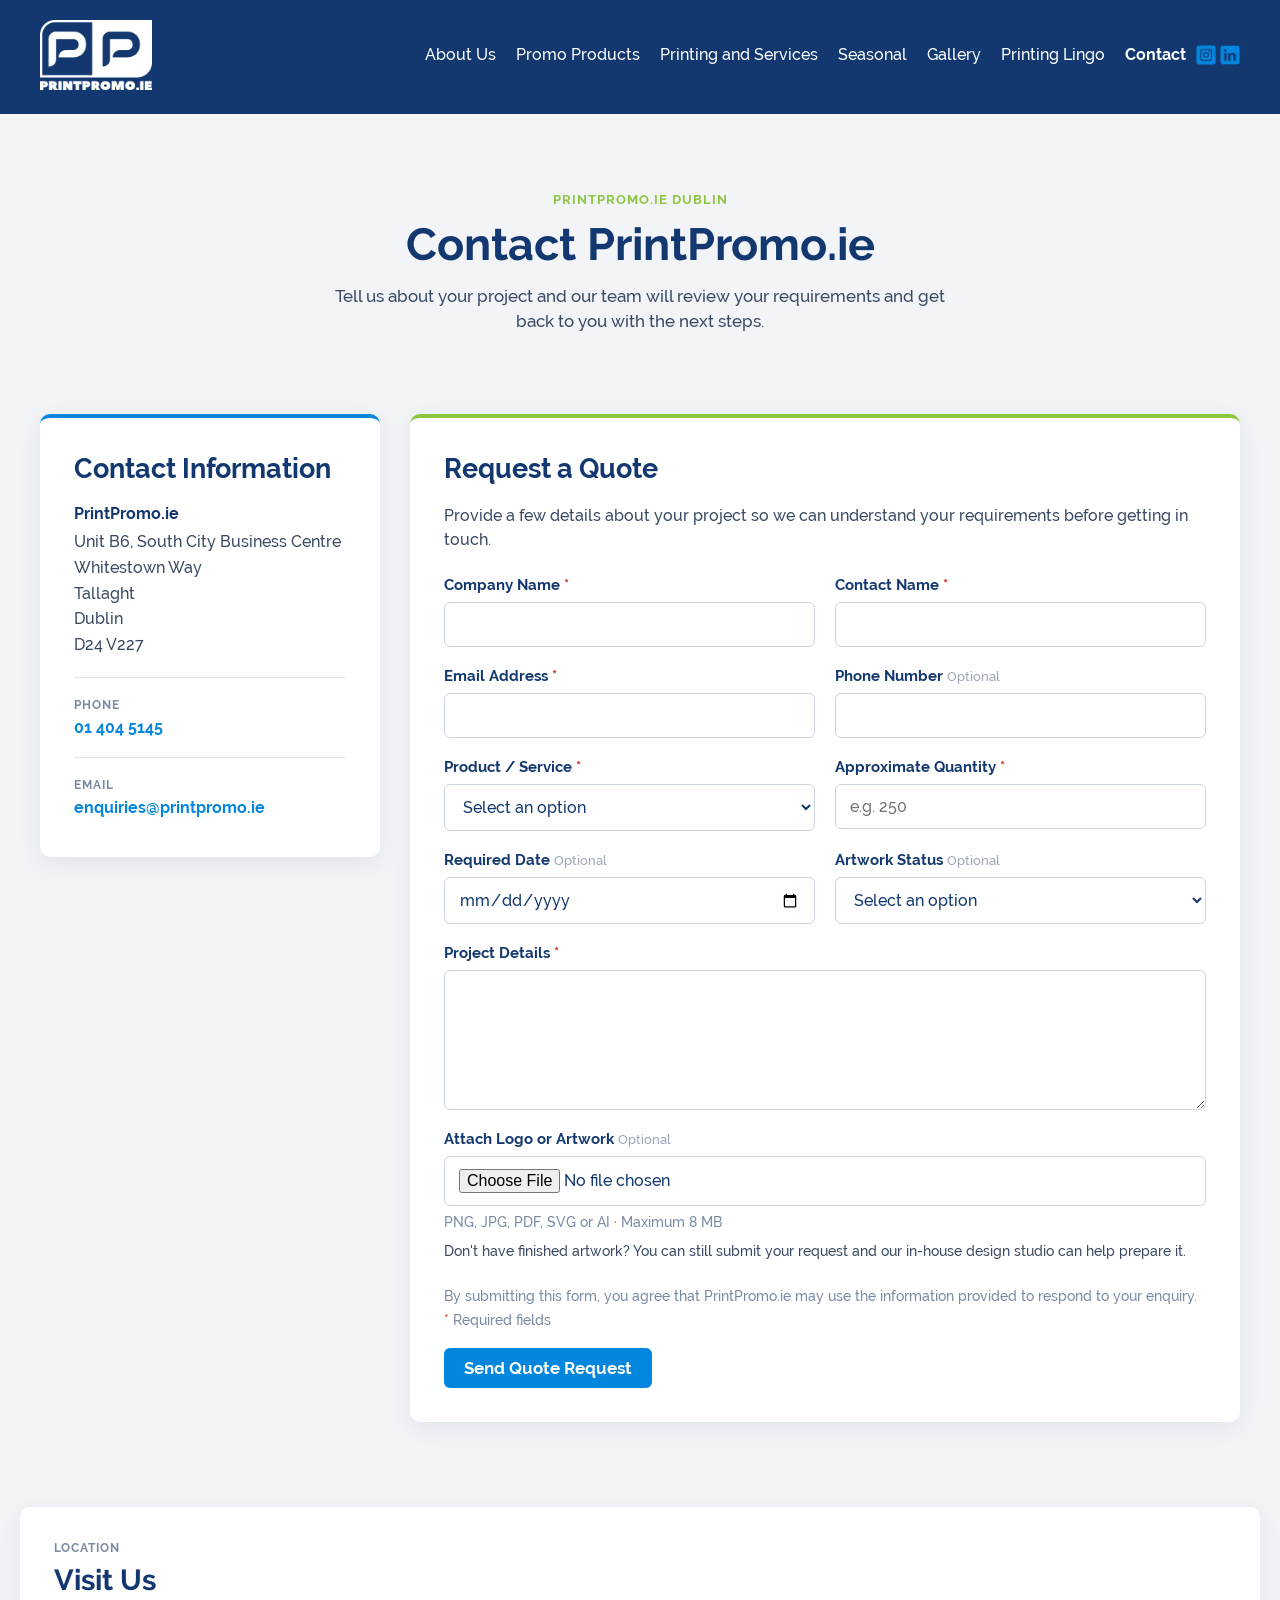
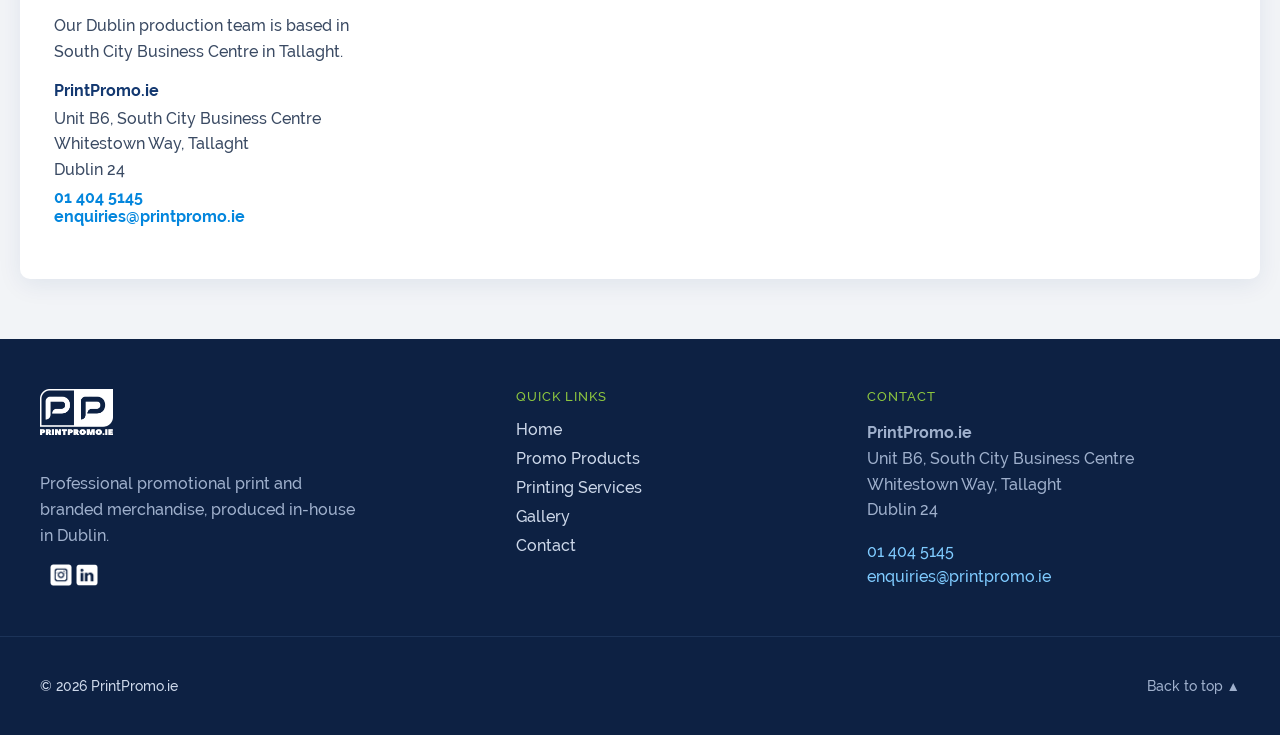
==== contact.html @ 1f8f0b0d "Initial secure website baseline" ====
<!DOCTYPE html>
<html lang="en">
<head>
    <meta charset="UTF-8">
    <meta name="viewport" content="width=device-width, initial-scale=1.0">
    <meta name="description" content="Contact PrintPromo.ie in Tallaght, Dublin. Request a quote for promotional products, branded merchandise, large format printing, vehicle wraps and signage. In-house print department, fast turnaround.">
    <title>Contact & Request a Quote | PrintPromo.ie Dublin</title>
    <link rel="canonical" href="https://www.printpromo.ie/contact.html">

    <!-- Open Graph -->
    <meta property="og:type" content="website">
    <meta property="og:title" content="Contact & Request a Quote | PrintPromo.ie Dublin">
    <meta property="og:description" content="Tell us about your project and our team will get back to you with the next steps. Promotional print produced in Dublin.">
    <meta property="og:url" content="https://www.printpromo.ie/contact.html">
    <meta property="og:image" content="https://www.printpromo.ie/images/logo.png">

    <link rel="stylesheet" href="styles.css?v=20260623-1">
    <link rel="stylesheet" href="contact.css?v=1">
</head>
<body>
    <!-- HEADER -->
    <header class="header">
        <a href="index.html"><img src="images/logo.png" alt="PrintPromo.ie Logo" class="logo"></a>
        <nav class="navbar">
            <button class="close-menu" aria-label="Close navigation">&times;</button>
            <a href="index.html#about-us">About Us</a>
            <a href="index.html#promoproducts">Promo Products</a>
            <a href="index.html#printingservices">Printing and Services</a>
            <a href="index.html#seasonal">Seasonal</a>
            <a href="index.html#gallery">Gallery</a>
            <a href="index.html#glossary">Printing Lingo</a>
            <a href="contact.html" class="current">Contact</a>
            <div class="social-icons">
                <a href="https://www.instagram.com/printpromo.ie/" target="_blank" rel="noopener"><img src="images/ig.png" alt="Instagram"></a>
                <a href="https://www.linkedin.com/company/printpromo-ie/" target="_blank" rel="noopener"><img src="images/li.png" alt="LinkedIn"></a>
            </div>
        </nav>
        <button class="menu-toggle" aria-label="Toggle navigation">&#9776;</button>
    </header>

    <!-- CONTACT INTRO -->
    <section class="contact-hero">
        <div class="container">
            <span class="contact-eyebrow">PRINTPROMO.IE DUBLIN</span>
            <h1>Contact PrintPromo.ie</h1>
            <p class="contact-sub">Tell us about your project and our team will review your requirements and get back to you with the next steps.</p>
        </div>
    </section>

    <!-- CONTACT BODY -->
    <section class="contact-body">
        <div class="container contact-grid">

            <!-- LEFT: CONTACT INFO -->
            <aside class="contact-info-card">
                <h2>Contact Information</h2>
                <div class="info-block">
                    <strong>PrintPromo.ie</strong>
                    <p>Unit B6, South City Business Centre<br>
                       Whitestown Way<br>
                       Tallaght<br>
                       Dublin<br>
                       D24 V227</p>
                </div>
                <div class="info-divider"></div>
                <div class="info-block">
                    <span class="info-label">PHONE</span>
                    <a href="tel:+35314045145" class="info-link">01 404 5145</a>
                </div>
                <div class="info-divider"></div>
                <div class="info-block">
                    <span class="info-label">EMAIL</span>
                    <a href="mailto:enquiries@printpromo.ie" class="info-link">enquiries@printpromo.ie</a>
                </div>
            </aside>

            <!-- RIGHT: QUOTE FORM -->
            <div class="quote-card">
                <h2>Request a Quote</h2>
                <p class="quote-intro">Provide a few details about your project so we can understand your requirements before getting in touch.</p>

                <form id="quoteForm" action="save_contact.php" method="POST" enctype="multipart/form-data" novalidate>

                    <!-- Honeypot anti-spam: hidden from humans, bots fill it -->
                    <div class="hp-field" aria-hidden="true">
                        <label for="website">Website</label>
                        <input type="text" id="website" name="website" tabindex="-1" autocomplete="off">
                    </div>

                    <div class="form-row">
                        <div class="form-field">
                            <label for="company">Company Name <span class="req">*</span></label>
                            <input type="text" id="company" name="company" required>
                        </div>
                        <div class="form-field">
                            <label for="contact_name">Contact Name <span class="req">*</span></label>
                            <input type="text" id="contact_name" name="contact_name" required>
                        </div>
                    </div>

                    <div class="form-row">
                        <div class="form-field">
                            <label for="email">Email Address <span class="req">*</span></label>
                            <input type="email" id="email" name="email" required>
                        </div>
                        <div class="form-field">
                            <label for="phone">Phone Number <span class="opt">Optional</span></label>
                            <input type="tel" id="phone" name="phone">
                        </div>
                    </div>

                    <div class="form-row">
                        <div class="form-field">
                            <label for="product_service">Product / Service <span class="req">*</span></label>
                            <select id="product_service" name="product_service" required>
                                <option value="" disabled selected>Select an option</option>
                                <optgroup label="Promo Products">
                                    <option>Apparel &amp; Accessories</option>
                                    <option>Bags &amp; Travel</option>
                                    <option>Eating &amp; Drinking</option>
                                    <option>Seasonal Range</option>
                                    <option>Technology &amp; Accessories</option>
                                    <option>Umbrellas &amp; Rain Garments</option>
                                    <option>Eco Product Range</option>
                                    <option>Office &amp; Writing</option>
                                </optgroup>
                                <optgroup label="Printing Services">
                                    <option>Outdoor Display &amp; Events</option>
                                    <option>Internal Display &amp; Finishing</option>
                                    <option>Vehicle Wraps</option>
                                    <option>Sign Panels &amp; Advertising</option>
                                    <option>Branded Glassware</option>
                                    <option>Large Format Print</option>
                                    <option>Last Minute Print</option>
                                    <option>Wall &amp; Glass Manifestations</option>
                                </optgroup>
                                <option>Other / Not sure</option>
                            </select>
                        </div>
                        <div class="form-field">
                            <label for="quantity">Approximate Quantity <span class="req">*</span></label>
                            <input type="text" id="quantity" name="quantity" placeholder="e.g. 250" required>
                        </div>
                    </div>

                    <div class="form-row">
                        <div class="form-field">
                            <label for="required_date">Required Date <span class="opt">Optional</span></label>
                            <input type="date" id="required_date" name="required_date">
                        </div>
                        <div class="form-field">
                            <label for="artwork_status">Artwork Status <span class="opt">Optional</span></label>
                            <select id="artwork_status" name="artwork_status">
                                <option value="" disabled selected>Select an option</option>
                                <option>Print-ready artwork available</option>
                                <option>Logo only, needs setup</option>
                                <option>No artwork yet, need design help</option>
                            </select>
                        </div>
                    </div>

                    <div class="form-field full">
                        <label for="details">Project Details <span class="req">*</span></label>
                        <textarea id="details" name="details" rows="6" required></textarea>
                    </div>

                    <div class="form-field full">
                        <label for="artwork">Attach Logo or Artwork <span class="opt">Optional</span></label>
                        <input type="file" id="artwork" name="artwork" accept=".png,.jpg,.jpeg,.pdf,.svg,.ai">
                        <p class="field-hint">PNG, JPG, PDF, SVG or AI &middot; Maximum 8 MB</p>
                        <p class="field-note">Don't have finished artwork? You can still submit your request and our in-house design studio can help prepare it.</p>
                    </div>

                    <p class="consent">By submitting this form, you agree that PrintPromo.ie may use the information provided to respond to your enquiry.</p>
                    <p class="req-note"><span class="req">*</span> Required fields</p>

                    <button type="submit" class="submit-btn">Send Quote Request</button>
                    <p id="formStatus" class="form-status" role="status" aria-live="polite"></p>
                </form>
            </div>
        </div>
    </section>

    <!-- VISIT US / MAP -->
    <section class="visit-us">
        <div class="container visit-grid">
            <div class="visit-text">
                <span class="info-label">LOCATION</span>
                <h2>Visit Us</h2>
                <p>Our Dublin production team is based in South City Business Centre in Tallaght.</p>
                <div class="info-block">
                    <strong>PrintPromo.ie</strong>
                    <p>Unit B6, South City Business Centre<br>
                       Whitestown Way, Tallaght<br>
                       Dublin 24</p>
                </div>
                <a href="tel:+35314045145" class="info-link">01 404 5145</a><br>
                <a href="mailto:enquiries@printpromo.ie" class="info-link">enquiries@printpromo.ie</a>
            </div>
            <div class="visit-map">
                <iframe
                    title="PrintPromo.ie location in Tallaght, Dublin"
                    src="https://www.google.com/maps/embed?pb=!1m18!1m12!1m3!1d2385.5468905484363!2d-6.375996299999999!3d53.2797378!2m3!1f0!2f0!3f0!3m2!1i1024!2i768!4f13.1!3m3!1m2!1s0x486774ced52146ad%3A0xec483c20144a6cc9!2sHall%20Print%20Solutions!5e0!3m2!1sen!2sie!4v1721646984410!5m2!1sen!2sie"
                    loading="lazy" allowfullscreen></iframe>
            </div>
        </div>
    </section>

    <!-- FOOTER -->
    <footer class="site-footer" id="footer">
        <div class="container footer-grid">
            <div class="footer-col footer-brand">
                <img src="images/logo.png" alt="PrintPromo.ie Logo" class="footer-logo">
                <p>Professional promotional print and branded merchandise, produced in-house in Dublin.</p>
                <div class="social-icons">
                    <a href="https://www.instagram.com/printpromo.ie/" target="_blank" rel="noopener"><img src="images/igw.png" alt="Instagram"></a>
                    <a href="https://www.linkedin.com/company/printpromo-ie/" target="_blank" rel="noopener"><img src="images/liw.png" alt="LinkedIn"></a>
                </div>
            </div>
            <div class="footer-col">
                <h3 class="footer-heading">Quick Links</h3>
                <ul class="footer-links">
                    <li><a href="index.html">Home</a></li>
                    <li><a href="index.html#promoproducts">Promo Products</a></li>
                    <li><a href="index.html#printingservices">Printing Services</a></li>
                    <li><a href="index.html#gallery">Gallery</a></li>
                    <li><a href="contact.html">Contact</a></li>
                </ul>
            </div>
            <div class="footer-col">
                <h3 class="footer-heading">Contact</h3>
                <p><strong>PrintPromo.ie</strong><br>
                   Unit B6, South City Business Centre<br>
                   Whitestown Way, Tallaght<br>
                   Dublin 24</p>
                <p><a href="tel:+35314045145" class="footer-contact">01 404 5145</a><br>
                   <a href="mailto:enquiries@printpromo.ie" class="footer-contact">enquiries@printpromo.ie</a></p>
            </div>
        </div>
        <div class="footer-bottom">
            <div class="container">
                <span>&copy; 2026 PrintPromo.ie</span>
                <a href="#" class="back-top-link">Back to top &#9650;</a>
            </div>
        </div>
    </footer>

    <script src="contact.js?v=1"></script>
</body>
</html>
---- styles.css ----
/* Importing Font Files */
@font-face {
    font-family: 'Raleway';
    src: url('fonts/Raleway-Regular.ttf') format('truetype');
    font-weight: normal;
    font-style: normal;
}
@font-face {
    font-family: 'Raleway';
    src: url('fonts/Raleway-Bold.ttf') format('truetype');
    font-weight: bold;
    font-style: normal;
}
@font-face {
    font-family: 'Raleway';
    src: url('fonts/Raleway-Black.ttf') format('truetype');
    font-weight: 600;
    font-style: normal;
}
@font-face {
    font-family: 'Raleway';
    src: url('fonts/Raleway-Medium.ttf') format('truetype');
    font-weight: 400;
    font-style: normal;
}
@font-face {
    font-family: 'Raleway';
    src: url('fonts/Raleway-Light.ttf') format('truetype');
    font-weight: 300;
    font-style: normal;
}
@font-face {
    font-family: 'Raleway';
    src: url('fonts/Raleway-Italic.ttf') format('truetype');
    font-weight: normal;
    font-style: italic;
}

/* Animation for headers */
@keyframes slideUpFadeIn {
    0% {
        opacity: 0;
        transform: translateY(60px);
    }
    100% {
        opacity: 1;
        transform: translateY(0);
    }
}

.animate-header {
    opacity: 0; /* Ensure headers are hidden initially */
    animation: slideUpFadeIn .5s forwards; /* Apply the animation */
}

/* Animation for SUPPORT LOCAL sliding in from the right */
@keyframes slideInRight {
    0% {
        opacity: 0;
        transform: translateX(200px);
    }
    100% {
        opacity: 1;
        transform: translateX(0);
    }
}

.animate-support-local {
    opacity: 0;
    animation: slideInRight 0.5s forwards;
    animation-delay: var(--animation-delay);
}

/* Scaling up core value images on hover */
.value img {
    transition: transform 0.5s ease-in-out;
}

.value:hover img {
    transform: scale(1.5);
}

/* Smooth Scrolling */
html {
    scroll-behavior: smooth;
}

/* Default Items */
body {
    color: #fff;
    font-family: 'Raleway', sans-serif;
    margin: 0;
    padding: 0;
    background-color: #133870;
}
h2 {
    font-family: Raleway;
    font-weight: bold;
    color: #fff;
    margin-top: 0;
    margin-bottom: 30px;
    padding: 15px 0px;
    font-size: 2.5em;
}
h3 {
    color: #7fcbff;
    font-weight: 400;
    margin-bottom: 30px;
    padding: 0px 0px;
    font-size: 1.6em;
}
img {
    max-width: 100%;
    height: auto;
}

a{
    text-decoration: none;
    color: inherit;
}

a:hover{
    text-decoration: underline;
}

/* Header */
.header {
    display: flex;
    justify-content: space-between;
    align-items: center;
    padding: 20px 20px;
    max-width: 1200px;
    margin: 0 auto;
}
.logo {
    height: 70px;
}

/* Navbar Styles */
.navbar {
    display: flex;
    z-index: 1000;
}
.navbar a {
    color: #fff; /* Default text color */
    text-decoration: none;
    margin-left: 20px;
    transition: color 0.3s ease; /* Smooth transition for color change */
}
.navbar a img {
    width: 20px;
    height: auto;
    margin: 0;
    padding: 0;
}
.navbar a:hover {
    color: #0386dd; /* Text color on hover */
}
.navbar a.current {
    font-weight: bold; /* Bold for active link */
}
.menu-toggle {
    display: none;
    font-size: 24px;
    background: none;
    border: none;
    cursor: pointer;
    color: #0e76bc;
}

/* Close menu button */
.close-menu {
    display: none;
    font-size: 24px;
    background: none;
    border: none;
    cursor: pointer;
    color: #0e76bc;
    align-self: flex-end;
}
.social-icons {
    margin-left: 10px;
}
.social-icons a {
    margin-left: 0;
}

/* Hero Banner */
.hero-banner {
    position: relative;
    width: 100%;
    overflow: hidden;
    background-color: #f3f3f3;
    display: flex;
    justify-content: center;
    align-items: center;
}
.carousel {
    width: 100%;
    position: relative;
    overflow: hidden;
    max-width: 100%;
    margin: 0 auto;
}
.carousel .slides {
    display: flex;
    transition: transform 0.5s ease-in-out;
    width: 100%; /* Assuming you have 4 slides */
    will-change: transform;
}
.carousel .slide {
    position: relative;
    width: 100%;
    flex-shrink: 0;
    overflow: hidden; /* Ensure no overflow */
}
.carousel .slides img {
    width: 100%;
    object-fit: cover;
}
.carousel img {
    display: block;
}
.carousel-indicators {
    position: absolute;
    bottom: 10px;
    left: 50%;
    transform: translateX(-50%);
    display: flex;
}
.carousel-indicators .indicator {
    width: 10px;
    height: 10px;
    background-color: #fff;
    border-radius: 50%;
    margin: 0 5px;
    cursor: pointer;
}
.carousel-indicators .indicator.active {
    background-color: #8dc63f;
}
/* Carousel Arrows */
.arrow {
    color: #fff;
    position: absolute;
    top: 50%;
    font-size: 1.8em;
    transform: translateY(-50%);
    width: 40px;
    height: 40px;
    cursor: pointer;
    z-index: 900;
}
.arrow.prev {
    left: 20px;
}
.arrow.next {
    right: 10px;
}
.scroll-arrow {
    position: absolute;
    bottom: 20px;
    left: 50%;
    transform: translateX(-50%);
    font-size: 4em;
    color: #fff;
    cursor: pointer;
    animation: bounce 2s infinite;
}
@keyframes bounce {
    0%, 20%, 50%, 80%, 100% {
        transform: translateX(-50%) translateY(0);
    }
    40% {
        transform: translateX(-50%) translateY(-15px);
    }
    60% {
        transform: translateX(-50%) translateY(-10px);
    }
}
/* CTA Button */
.cta-button {
    position: absolute;
    bottom: 32%;
    left: 50%;
    transform: translateX(-50%);
    padding: 10px 20px;
    background-color: #8dc63f;
    color: #fff;
    text-decoration: none;
    font-size: 1.5em;
    border-radius: 5px;
    transition: background-color 0.3s ease;
}
.cta-button:hover {
    background-color: #74a62d;
}

/* Sections */
.section {
    padding: 25px 20px 40px 20px;
    margin: 0 auto;
    text-align: center;
}
.grid {
    display: grid;
    gap: 5px;
    justify-items: center;
}
.container {
    max-width: 1200px;
    margin: 0 auto;
    padding: 25px 15px; /* Add some padding for better alignment */
}

/* Display Catalogue
   Photoshop background image: replace images/display-catalogue-bg.jpg here if the uploaded filename changes. */
body #display-catalogue.display-catalogue {
    background-color: #133870; /* Fallback colour if the background image has not been uploaded yet. */
    background-image: url('images/display-catalogue-bg.jpg') !important;
    background-position: center center;
    background-repeat: no-repeat;
    background-size: cover;
    box-sizing: border-box;
    color: #ffffff;
    display: flex;
    align-items: center;
    justify-content: center;
    isolation: isolate;
    margin: 0 auto;
    min-height: 390px;
    overflow: hidden;
    padding: 78px 20px;
    position: relative;
    text-align: center;
    width: 100%;
}

body #display-catalogue.display-catalogue::before {
    background: linear-gradient(135deg, rgba(8, 28, 67, 0.92), rgba(19, 56, 112, 0.78), rgba(3, 134, 221, 0.62));
    content: "";
    inset: 0;
    pointer-events: none;
    position: absolute;
    z-index: -1;
}

body #display-catalogue.display-catalogue .container {
    align-items: center;
    box-sizing: border-box;
    display: flex;
    flex-direction: column;
    justify-content: center;
    margin: 0 auto;
    max-width: 920px;
    padding: 0 15px;
    position: relative;
    text-align: center;
    width: 100%;
    z-index: 1;
}

body #display-catalogue.display-catalogue .catalogue-label {
    border: 1px solid rgba(255, 255, 255, 0.58);
    border-radius: 999px;
    color: #ffffff;
    display: inline-flex;
    font-size: 0.85em;
    font-weight: bold;
    letter-spacing: 0;
    line-height: 1;
    margin: 0 0 16px;
    padding: 9px 18px;
    text-transform: uppercase;
}

body #display-catalogue.display-catalogue h2 {
    color: #ffffff !important;
    font-size: 3.1em;
    line-height: 1.12;
    margin: 0 0 16px;
    padding: 0;
    text-transform: none;
}

body #display-catalogue.display-catalogue p {
    color: #ffffff;
    font-size: 1.2em;
    line-height: 1.6;
    margin: 0 auto 28px;
    max-width: 720px;
}

body #display-catalogue.display-catalogue .catalogue-download-button {
    align-items: center;
    background-color: #ffffff;
    border-radius: 5px;
    box-sizing: border-box;
    color: #133870;
    display: inline-flex;
    font-size: 1.1em;
    font-weight: bold;
    justify-content: center;
    min-height: 46px;
    padding: 11px 30px;
    text-decoration: none !important;
    transition: background-color 0.3s ease, box-shadow 0.3s ease, transform 0.3s ease;
}

body #display-catalogue.display-catalogue .catalogue-download-button:hover,
body #display-catalogue.display-catalogue .catalogue-download-button:focus {
    background-color: #7fcbff;
    box-shadow: 0px 5px 15px rgba(0,0,0,0.25);
    color: #133870;
    text-decoration: none !important;
    transform: translateY(-2px);
}


/* About Us */

.about-us{
    background-image: url('images/bg_about.png'); /* Your transparent image */
    background-repeat: no-repeat;
    background-position: center top;
    background-size: cover; /* Ensures the image scales properly */
}

.about-section {
    display: flex;
    align-items: flex-start;
    justify-content: flex-start;
    text-align: left;

}
.about-section img {
    width: 50%;
    margin-right: 20px;
}

.about-text{
    padding: 0 10px;
}
/* Support Local */

.support-local {
    background: #2c4707;
    color: #ffa620;
    background-image: url('images/bg_located.png'); /* Your transparent image */
    background-repeat: no-repeat;
    background-position: center top;
    background-size: cover; /* Ensures the image scales properly */
}

.support-local h2, .support-local h2 span {
    color: #ffa620;
}

.values-container {
    display: flex;
    justify-content: space-between;
    flex-wrap: wrap;
}
.value {
    width: 22%;
    text-align: center;
}
.value .icon {
    margin-bottom: 10px;
}
.value img {
    width: 100px;
    height: auto;
}



/* Recent Work */

.recent-work{
    background-color: #133870;
    background-image: url('images/bg_gallery.png'); /* Your transparent image */
    background-repeat: no-repeat;
    background-position: center top;
    background-size: cover; /* Ensures the image scales properly */
}
/* Full-width background for Recent Work section */
.full-width-background {
    width: 100%;
    padding: 30px 0; /* Adjust padding as necessary */
    box-sizing: border-box;
}
.recent-work-inner {
    max-width: 1300px;
    margin: 0 auto;
    text-align: center;
    padding: 0 20px; /* Add padding to center the content */
}
.recent-work h2 {
    color: white;
}

/* Gallery styles */
.gallery-container {
    position: relative;
    overflow: hidden;
    width: 100%;
    display: flex;
    align-items: center;
    justify-content: center; /* Center the gallery container */
}
.gallery-wrapper {
    overflow: hidden;
    width: 100%;
    position: relative; /* Added to ensure arrows are positioned correctly */
}
.gallery {
    display: flex;
    transition: transform 1s linear;
    gap:10px;
    margin-top: 10px;
}
.gallery img {
    width: 100%; 
    height: auto;
    border-radius: 5px;
    box-shadow: 0 4px 10px rgba(0, 0, 0, 0.2);
}
.gallery-arrow {
    color: #fff;
    top: 50%;
    font-size: 2em;
    transform: translateY(-9%);
    width: 40px;
    height: 40px;
    cursor: pointer;
    z-index: 1000;
    border-radius: 50%;
    display: flex;
    justify-content: center;
    align-items: center;
}
.gallery-prev {
    left: -50px; /* Move it outside the left boundary */
}
.gallery-next {
    right: -50px; /* Move it outside the right boundary */
}



/* Products */
.promo-products {
    background-color: #ffffff;
    padding: 15px 0; /* Add padding to make the section look better */
}
.promo-products h2,
.promo-products .product-details {
    color: #133870;
}
.promo-products h3{
 color: #133870;   
}
.button {
    padding: 10px 20px;
    border-radius: 8px;
    background-color: #133870;
    color: white;
    cursor: pointer;
    width: 150px; /* Set a fixed width for the buttons */
    height: 70px;
    box-sizing: border-box;
    font-size: 1em;
    font-weight: bold;
    display: flex; /* Enable flexbox */
    flex-direction: column; /* Arrange items vertically */
    align-items: center; /* Center items horizontally */
    justify-content: center; /* Center items vertically */
    text-align: center; /* Ensure text is centered */
}
.product-button {
    padding: 10px 20px;
    border-radius: 5px;
    background-color: #133870;
    color: white;
    cursor: pointer;
    text-decoration: none;
    margin-top: 20px;
    margin-right: auto;
    margin-left: auto;
    width: 400px;
    height: 60px;
    text-align: center;
    box-sizing: border-box;
    font-size: 1.2em;
    font-weight: bold;
    display: flex; /* Enable flexbox */
    flex-direction: column; /* Arrange items vertically */
    align-items: center; /* Center items horizontally */
    justify-content: center; /* Center items vertically */
}

.backto-button {
    padding: 10px 20px;
    border-radius: 5px;
    background-color: #133870;
    color: white;
    cursor: pointer;
    text-decoration: none;
    margin: 0 auto;
    width: 200px;
    height: 30px;
    text-align: center;
    box-sizing: border-box;
    font-size: 1.2em;
    font-weight: bold;
    display: flex; /* Enable flexbox */
    flex-direction: column; /* Arrange items vertically */
    align-items: center; /* Center items horizontally */
    justify-content: center; /* Center items vertically */
}

.range-button {
    padding: 10px 20px;
    border-radius: 5px;
    background-color: #0386dd;
    color: white;
    cursor: pointer;
    text-decoration: none;
    margin: 0 auto;
    width: 600px;
    height: 30px;
    text-align: center;
    box-sizing: border-box;
    font-size: 1.2em;
    font-weight: bold;
    display: flex; /* Enable flexbox */
    flex-direction: column; /* Arrange items vertically */
    align-items: center; /* Center items horizontally */
    justify-content: center; /* Center items vertically */
}

.button:hover, .button.active {
    background-color: #0e76bc;
    color: white;
    box-shadow: 0px 5px 15px rgba(0,0,0,0.2);
    transform: translateY(-2px);
}

.product-button:hover {
    background-color: #0e76bc;
    color: white;
    box-shadow: 0px 5px 15px rgba(0,0,0,0.2);
    transform: translateY(-2px);
}

.promo-products a {
    text-decoration: none;
}

.button-text {
    display: block; /* Ensure text is treated as block-level element */
}
.product-about-section {
    display: flex;
    gap: 20px;
    text-align: left;
    padding: 30px;
}
.product-details {
    text-align: left;
    margin-top: 50px;
    display: flex;
    align-items: flex-start;
    flex-wrap: wrap; /* Allows wrapping on smaller screens */
}
.product-details strong{
    color: #5cbdfd;
}
.product-description {
    max-width: 60%; /* Adjust the width as needed */
    flex: 1 1 auto; /* Allows the description to resize */
}
/* Ensure the images and text align properly */
.productimage {
    max-width: 50%; /* Adjust the width as needed */
    height: 50%;
    flex: 1 1 auto; /* Allows the image to resize */
}
.product-description h3 {
    margin: 0;
    padding: 0;
    padding-left: 10px;
}
.product-description p {
    margin: auto 0;
    padding: 10px 12px;
    text-align: left;
}
.product-description div img {
    width: 10%;
    height: 10%;
    margin: 4px 10px;
}

/*Services*/
.printing-services {
    padding: 15px 0; /* Add padding to make the section look better */
    background-image: url('images/bg_printing.png'); /* Your transparent image */
    background-repeat: no-repeat;
    background-position: center top;
    background-size: cover; /* Ensures the image scales properly */
}
.printing-services h2,
.printing-services .product-details {
    color: #fff;
}
.printing-services h3{
    text-transform: uppercase; 
    color: #fff;   
}
.button2 {
    padding: 10px 20px;
    border-radius: 8px;
    background-color: #fff;
    color: #133870;
    cursor: pointer;
    width: 150px; /* Set a fixed width for the buttons */
    height: 70px;
    box-sizing: border-box;
    font-size: 1em;
    font-weight: bold;
    display: flex; /* Enable flexbox */
    flex-direction: column; /* Arrange items vertically */
    align-items: center; /* Center items horizontally */
    justify-content: center; /* Center items vertically */
    text-align: center; /* Ensure text is centered */
}
.button2:hover, .button2.active {
    background-color: #0e76bc;
    color: white;
    box-shadow: 0px 5px 15px rgba(0,0,0,0.2);
    transform: translateY(-2px);
}

.service-button {
    padding: 10px 20px;
    border-radius: 5px;
    background-color: #0e76bc;
    color: white;
    cursor: pointer;
    text-decoration: none;
    margin-top: 20px;
    margin-right: auto;
    margin-left: auto;
    width: 400px;
    height: 60px;
    text-align: center;
    box-sizing: border-box;
    font-size: 1.2em;
    font-weight: bold;
    display: flex; /* Enable flexbox */
    flex-direction: column; /* Arrange items vertically */
    align-items: center; /* Center items horizontally */
    justify-content: center; /* Center items vertically */
}

.service-button:hover {
    background-color: #fff;
    color: #133870;
    box-shadow: 0px 5px 15px rgba(0,0,0,0.2);
    transform: translateY(-2px);
}

.printing-services a {
    text-decoration: none;
}

/* Seasonal Brochures Section */
.seasonal-brochures {
    background-color: #fff;  /* Optional: set a background color */
    padding: 40px 0;
    text-align: center;
}

.seasonal-brochures h2 {
    color: #133870;  /* Same color scheme as the site */
    font-size: 2.5em;
    margin-bottom: 20px;
}

.brochures-grid {
    display: flex;
    justify-content: center;
    gap: 20px;
    flex-wrap: wrap;
}

.brochure-item {
    display: block;
    width: 250px;  /* Adjust as per your design */
    transition: transform 0.3s ease;
}

.brochure-item img {
    width: 100%;
    height: auto;
    box-shadow: 0 4px 10px rgba(0, 0, 0, 0.2);
}

.brochure-item:hover {
    transform: scale(1.05);
}

/* OUR CLIENTS section */
.our-brands {
    text-align: center;
    padding: 50px 0;
    background-color: #fff;
}

.our-brands h2{
    color: #133870;
}

.our-brands .brands-container {
    display: flex;
    flex-wrap: wrap;
    justify-content: center;
    gap: 30px;
}

.our-brands .brands-container img {
    max-width: 120px;
    height: auto;
}

.glossary{
    background-color: rgb(252, 236, 217);
}

.glossary h2{
    color: #133870;
}

.glossary-grid {
    display: grid;
    grid-template-columns: repeat(auto-fill, minmax(150px, 1fr));
    gap: 20px;
    padding: 20px;
}

.glossary-item {
    padding: 20px;
    text-align: center;
    cursor: pointer;
    border-radius: 10px;
    color: #133870;
}

.glossary-item:hover {
    color: #2c2c2c;
    font-weight: bold;
}

.glossary-modal {
    display: none;
    position: fixed;
    top: 0;
    left: 0;
    width: 100%;
    height: 100%;
    background-color: rgba(0, 0, 0, 0.6);
    z-index: 1000;
    justify-content: center;
    align-items: center;
}

.glossary-modal h2{
    color: #133870;
    margin-bottom: 20px;
}
.glossary-modal-content {
    background-color: white;
    padding: 20px;
    border-radius: 10px;
    max-width: 500px;
    text-align: center;
    position: relative;
    color: #133870;
}

.glossary-modal-content p{
    margin-bottom: 40px;
    padding: 0 30px;
}

.glossary-modal img {
    max-width: 100px;
    margin-bottom: 20px;
}

.close-btn {
    position: relative;
    top: -10px;
    right: -235px;
    font-size: 2em;
    cursor: pointer;
    color: #133870;
}

.close-btn:hover {
    color: red;
}




/* Back to Top Button */
.back-to-top {
    position: fixed;
    bottom: 20px;
    right: 20px;
    background-color: #0e76bc;
    color: white;
    padding: 10px 15px;
    border-radius: 5px;
    cursor: pointer;
    display: none;
    z-index: 1000;
}
.back-to-top:hover {
    background-color: #aaaca7;
}

/* Footer Styles */
.footer {
    color: #fff;
    padding: 20px;
}
.footer-content {
    display: flex;
    justify-content: space-between;
    max-width: 1200px;
    margin: 0 auto;
}
.footer-left {
    flex-direction: column;
    align-items: flex-start;
}
.footer .contact-info {
    margin-top: 10px;
}
.footer .contact-info div {
    margin-bottom: 10px;
}
.footer .social-icons {
    margin-left: 0;
}
.footer .social-icons a {
    color: #fff;
}
.footer-right iframe {
    width: 500px;
    height: 250px;
    border: 0;
}

button[type="submit"] {
    padding: 10px 20px;
    background-color: #0386dd;
    color: white;
    border: none;
    cursor: pointer;
}

button[type="submit"]:hover {
    background-color: #45a049;
}

/* Media Queries for Responsivity */
@media (max-width: 1200px) {
    .header, .section {
        padding: 20px;
    }
    .hero-banner {
        height: 350px;
    }

    body #display-catalogue.display-catalogue {
        padding: 65px 20px;
    }

}

@media (max-width: 768px) {
    h2{
        font-size: 1.5em;
        margin: 0;
    }

    h3{
        margin: 0;
    }
    
    .header {
        flex-direction: row;
        justify-content: space-between;
        align-items: center;
        padding: 10px 20px;
    }

    .logo {
        order: 1;
    }

    .navbar {
        display: none;
        flex-direction: column;
        align-items: flex-start;
        background-color: #fff;
        position: absolute;
        top: 70px;
        right: 0px;
        width: 40%;
        box-shadow: 0 8px 16px rgba(0,0,0,0.1);
        z-index: 1000;
        padding: 15px 0;
    }
    .navbar a {
        margin: 4px 6px;
        width: calc(100% - 40px);
        text-align: right;
        color: #133870;
    }
    .navbar.active {
        display: flex;
    }

    .menu-toggle {
        display: block;
        order: 2;
    }

    .navbar.active .close-menu {
        display: block;
    }

    .social-icons {
        margin-top: 10px;
        display: none;
    }
    .hero-banner {
        height: 340px;
    }

    .cta-button {
        position: absolute;
        bottom: 22%;
        left: 50%;
        transform: translateX(-50%);
        padding: 10px 20px;
        font-size: .75em;
        border-radius: 5px;
        transition: background-color 0.3s ease;
    }

    .scroll-arrow {
        display: none;
    }

    .container{
        padding: 15px;
    }

    body #display-catalogue.display-catalogue {
        min-height: 300px;
        padding: 55px 20px;
    }

    body #display-catalogue.display-catalogue .container {
        max-width: 700px;
    }

    body #display-catalogue.display-catalogue h2 {
        font-size: 2.1em;
        margin-bottom: 12px;
    }

    body #display-catalogue.display-catalogue p {
        font-size: 1em;
        max-width: 560px;
    }

    .grid {
        grid-template-columns: repeat(2, 1fr);
    }
    .about-section {
        flex-direction: column;
        text-align: center;
        text-align: left;
    }
    .about-section img {
        margin-right: 0;
        margin-bottom: 20px;
        margin-top: 12px;
        width: 100%;
    }

    .value {
        width: 30%;
    }
  
    
    .button {
        width: calc(50% - 20px); /* Ensure buttons are half-width on smaller screens */
        height: 45px;
        margin: 10px 10px; /* Adjust margins for consistent spacing */
        font-size: .8em;
    }

    .button2 {
        width: calc(50% - 20px); /* Ensure buttons are half-width on smaller screens */
        height: 45px;
        margin: 10px 10px; /* Adjust margins for consistent spacing */
        font-size: .8em;
    }

    .product-details {
        margin-top: 10px;
    }

    .product-about-section {
        padding: 10px;
    }

    .range-button{
        width: 300px;
        font-size: .95em;
    }

    .seasonal-brochures h2 {
        font-size: 1.5em;
        margin-bottom: 0;
    }
    
    .brochures-grid {
        display: flex;
        justify-content: center;
        gap: 10px;
        flex-wrap: nowrap;
        flex-direction: row;
    }

    .glossary-grid {
        display: flex;
        flex-wrap: wrap;
        flex-direction: row;
        gap: 6px;
        padding: 20px;
        text-align: center;
        justify-content: center;
    }

    .glossary-item {
        padding: 5px;
        text-align: center;
    }

    .glossary-modal{
        width: 77%;
    }

    .close-btn {
        right: -156px;
    }

    .footer-content {
        flex-direction: column;
        align-items: center;
    }
    .footer-right iframe {
        width: 100%;
        height: 150px;
    }
    
    .product-about-section {
        flex-direction: column;
        align-items: center;
        margin: auto;
    }

    .product-about-section img{
        max-width: 100%;
        height: auto;
        flex: none;
    }

    .product-description {
        max-width: 100%;
        flex: none; /* Prevents flex resizing */
    }

    .product-description {
        text-align: center;
    }

    .product-button {
        width: 265px;
    }
    
    .our-brands .brands-container img {
        margin-bottom: 20px;
    }
}

@media (max-width: 540px) {
    .hero-banner {
        height: 160px;
    }
}


@media (max-width: 480px) {
    h2 {
        text-transform: uppercase;
        color: #fff;
        padding: 10px 0px;
    }

    h3 {
        padding: 10px 0px;
        font-size: 1.2em;
    }

    .header, .section {
        padding: 10px;
    }
    .hero-banner {
        height: 169px;
    }

    body #display-catalogue.display-catalogue {
        min-height: 270px;
        padding: 40px 15px;
    }

    body #display-catalogue.display-catalogue .container {
        max-width: 420px;
        padding: 0 10px;
    }

    body #display-catalogue.display-catalogue h2 {
        font-size: 1.65em;
        line-height: 1.2;
    }

    body #display-catalogue.display-catalogue p {
        font-size: 0.95em;
        line-height: 1.5;
        margin-bottom: 20px;
    }

    body #display-catalogue.display-catalogue .catalogue-label {
        font-size: 0.75em;
        margin-bottom: 12px;
        padding: 7px 14px;
    }

    body #display-catalogue.display-catalogue .catalogue-download-button {
        font-size: 1em;
        min-height: 42px;
        padding: 9px 22px;
    }

    .grid {
        grid-template-columns: 1fr;
    }
    .about-section img {
        margin: 0 auto;
    }
    .button {
        width: 80%; /* Full width for buttons on very small screens */
        margin: 0;
    }

    .button2 {
        width: 80%;
        margin: 0;
    }

    .product-about-section {
        max-width: 265px;
    }

    .our-brands .brands-container {
/*        display: grid;*/
        grid-template-columns: repeat(2, 1fr);
        gap: 20px;
        justify-items: center;
    }

    .our-brands .brands-container img {
        margin-bottom: 0;
        max-width: 80px;
    }

    .footer-content {
        flex-direction: column;
        align-items: center;
        text-align: center;
    }
    .footer-right iframe {
        width: 100%;
        height: 150px;
    }
}

@media (max-width: 375px) {
    .hero-banner {
        height: 158px;
    }
    .product-about-section {
        max-width: 235px;
    }
    .product-button {
    width: 230px;
}

}

@media (max-width: 345px) {
    .hero-banner {
        height: 150px;
    }

}


@media (min-width: 1024px) {
    .grid {
        grid-template-columns: repeat(8, 1fr);
    }
}

@media (min-width: 768px) and (max-width: 1023px) {
    .grid {
        grid-template-columns: repeat(2, 1fr);
    }
}

@media (max-width: 767px) {
    .grid {
        grid-template-columns: repeat(2, 1fr);
    }
}
---- contact.css ----
/* ============================================
   contact.css — Contact page + new footer
   Colours: navy #133870 · light blue #7fcbff / #0386dd · green #8dc63f
   Loads AFTER styles.css so it inherits fonts (Raleway) and header/nav.
   ============================================ */

/* Page background */
.contact-hero,
.contact-body,
.visit-us {
    background-color: #f2f4f7;
    color: #133870;
}

/* --- Intro --- */
.contact-hero {
    padding: 50px 20px 10px;
    text-align: center;
}
.contact-eyebrow {
    color: #8dc63f;
    font-weight: bold;
    font-size: 0.8em;
    letter-spacing: 1px;
    text-transform: uppercase;
}
.contact-hero h1 {
    color: #133870;
    font-size: 2.8em;
    margin: 10px 0 14px;
}
.contact-sub {
    max-width: 620px;
    margin: 0 auto;
    font-size: 1.05em;
    line-height: 1.5;
    color: #3a4a63;
}

/* --- Body grid --- */
.contact-body { padding: 20px 20px 50px; }
.contact-grid {
    display: grid;
    grid-template-columns: 340px 1fr;
    gap: 30px;
    align-items: start;
}

/* Cards */
.contact-info-card,
.quote-card {
    background: #fff;
    border-radius: 10px;
    padding: 34px;
    box-shadow: 0 6px 24px rgba(19, 56, 112, 0.08);
}
.contact-info-card { border-top: 4px solid #0386dd; }
.quote-card { border-top: 4px solid #8dc63f; }

.contact-info-card h2,
.quote-card h2 {
    color: #133870;
    font-size: 1.7em;
    margin: 0 0 20px;
    padding: 0;
}

.info-block { margin-bottom: 6px; }
.info-block strong { display: block; color: #133870; margin-bottom: 6px; }
.info-block p { margin: 0; line-height: 1.6; color: #3a4a63; }
.info-label {
    display: block;
    font-size: 0.75em;
    font-weight: bold;
    letter-spacing: 1px;
    color: #7a8aa3;
    margin-bottom: 6px;
}
.info-link {
    color: #0386dd;
    font-weight: bold;
    text-decoration: none;
}
.info-link:hover { text-decoration: underline; }
.info-divider {
    height: 1px;
    background: #e4e8ee;
    margin: 20px 0;
}

/* --- Form --- */
.quote-intro {
    color: #3a4a63;
    margin: 0 0 24px;
    line-height: 1.5;
}
.form-row {
    display: grid;
    grid-template-columns: 1fr 1fr;
    gap: 20px;
    margin-bottom: 20px;
}
.form-field { display: flex; flex-direction: column; }
.form-field.full { margin-bottom: 20px; }
.form-field label {
    font-weight: bold;
    color: #133870;
    margin-bottom: 8px;
    font-size: 0.95em;
}
.req { color: #d0342c; }
.opt { color: #9aa6b8; font-weight: normal; font-size: 0.85em; }

.form-field input,
.form-field select,
.form-field textarea {
    font-family: 'Raleway', sans-serif;
    font-size: 1em;
    padding: 12px 14px;
    border: 1px solid #cdd5e0;
    border-radius: 6px;
    background: #fff;
    color: #133870;
    width: 100%;
    box-sizing: border-box;
}
.form-field input:focus,
.form-field select:focus,
.form-field textarea:focus {
    outline: none;
    border-color: #0386dd;
    box-shadow: 0 0 0 3px rgba(3, 134, 221, 0.15);
}
.form-field textarea { resize: vertical; }

.field-hint {
    font-size: 0.85em;
    color: #7a8aa3;
    margin: 8px 0 0;
}
.field-note {
    font-size: 0.9em;
    color: #3a4a63;
    line-height: 1.5;
    margin: 10px 0 0;
}

/* Honeypot: hidden from real users */
.hp-field {
    position: absolute;
    left: -5000px;
    height: 0;
    overflow: hidden;
}

.consent {
    font-size: 0.85em;
    color: #7a8aa3;
    line-height: 1.5;
    margin: 24px 0 6px;
}
.req-note { font-size: 0.85em; color: #7a8aa3; margin: 0 0 20px; }

.submit-btn {
    background: #8dc63f;
    color: #fff;
    font-family: 'Raleway', sans-serif;
    font-weight: bold;
    font-size: 1.05em;
    border: none;
    border-radius: 6px;
    padding: 14px 30px;
    cursor: pointer;
    transition: background-color 0.3s ease, transform 0.3s ease;
}
.submit-btn:hover { background: #74a62d; transform: translateY(-2px); }
.submit-btn:disabled { background: #b7c9a0; cursor: not-allowed; transform: none; }

.form-status {
    margin-top: 16px;
    font-weight: bold;
    display: none;
}
.form-status.success { display: block; color: #2e7d32; }
.form-status.error   { display: block; color: #d0342c; }

/* --- Visit Us --- */
.visit-us { padding: 10px 20px 60px; }
.visit-grid {
    display: grid;
    grid-template-columns: 340px 1fr;
    gap: 30px;
    align-items: stretch;
    background: #fff;
    border-radius: 10px;
    padding: 34px;
    box-shadow: 0 6px 24px rgba(19, 56, 112, 0.08);
}
.visit-text h2 { color: #133870; font-size: 1.8em; margin: 8px 0 14px; padding: 0; }
.visit-text p { color: #3a4a63; line-height: 1.6; }
.visit-map iframe {
    width: 100%;
    height: 100%;
    min-height: 300px;
    border: 0;
    border-radius: 8px;
}

/* ============================================
   NEW FOOTER (also for index.html later)
   ============================================ */
.site-footer {
    background: #0d2143;
    color: #cdd8ea;
}
.footer-grid {
    display: grid;
    grid-template-columns: 1.4fr 1fr 1.2fr;
    gap: 40px;
    padding: 50px 20px 30px;
}
.footer-logo { height: 46px; margin-bottom: 16px; }
.footer-brand p { line-height: 1.6; color: #9fb0cc; max-width: 320px; }
.footer-heading {
    color: #8dc63f;
    font-size: 0.8em;
    letter-spacing: 1px;
    text-transform: uppercase;
    margin: 0 0 16px;
    padding: 0;
}
.footer-links { list-style: none; padding: 0; margin: 0; }
.footer-links li { margin-bottom: 10px; }
.footer-links a { color: #cdd8ea; text-decoration: none; }
.footer-links a:hover { color: #fff; text-decoration: underline; }
.footer-col p { line-height: 1.6; color: #9fb0cc; }
.footer-contact { color: #7fcbff; text-decoration: none; }
.footer-contact:hover { text-decoration: underline; }
.site-footer .social-icons a img { width: 22px; height: auto; }
.site-footer .social-icons { margin-top: 14px; }

.footer-bottom {
    border-top: 1px solid #1c3358;
    padding: 16px 0;
    font-size: 0.85em;
}
.footer-bottom .container {
    display: flex;
    justify-content: space-between;
    align-items: center;
}
.back-top-link { color: #9fb0cc; text-decoration: none; }
.back-top-link:hover { color: #fff; }

/* --- Responsive --- */
@media (max-width: 900px) {
    .contact-grid,
    .visit-grid { grid-template-columns: 1fr; }
    .footer-grid { grid-template-columns: 1fr; gap: 30px; }
}
@media (max-width: 600px) {
    .form-row { grid-template-columns: 1fr; gap: 0; }
    .form-row .form-field { margin-bottom: 20px; }
    .contact-hero h1 { font-size: 2em; }
    .contact-info-card, .quote-card, .visit-grid { padding: 24px; }
    .footer-bottom .container { flex-direction: column; gap: 10px; }
}
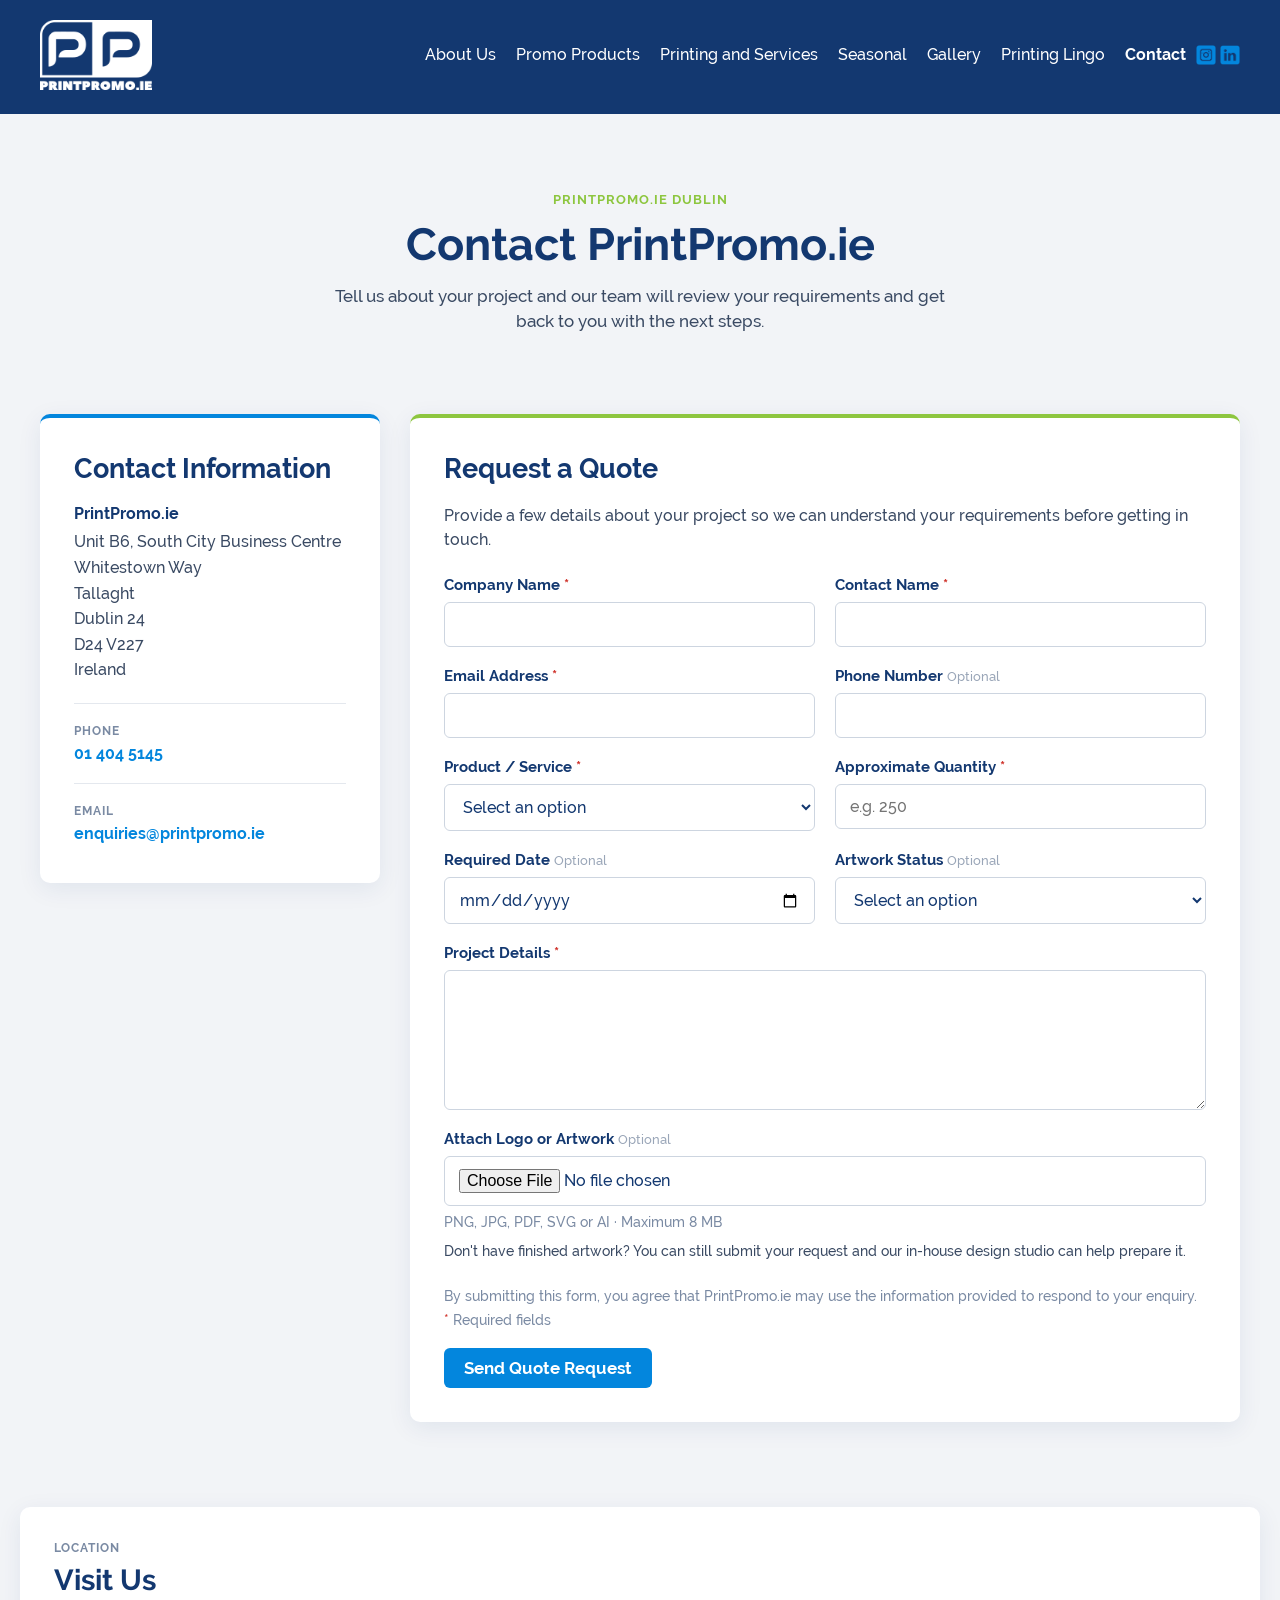
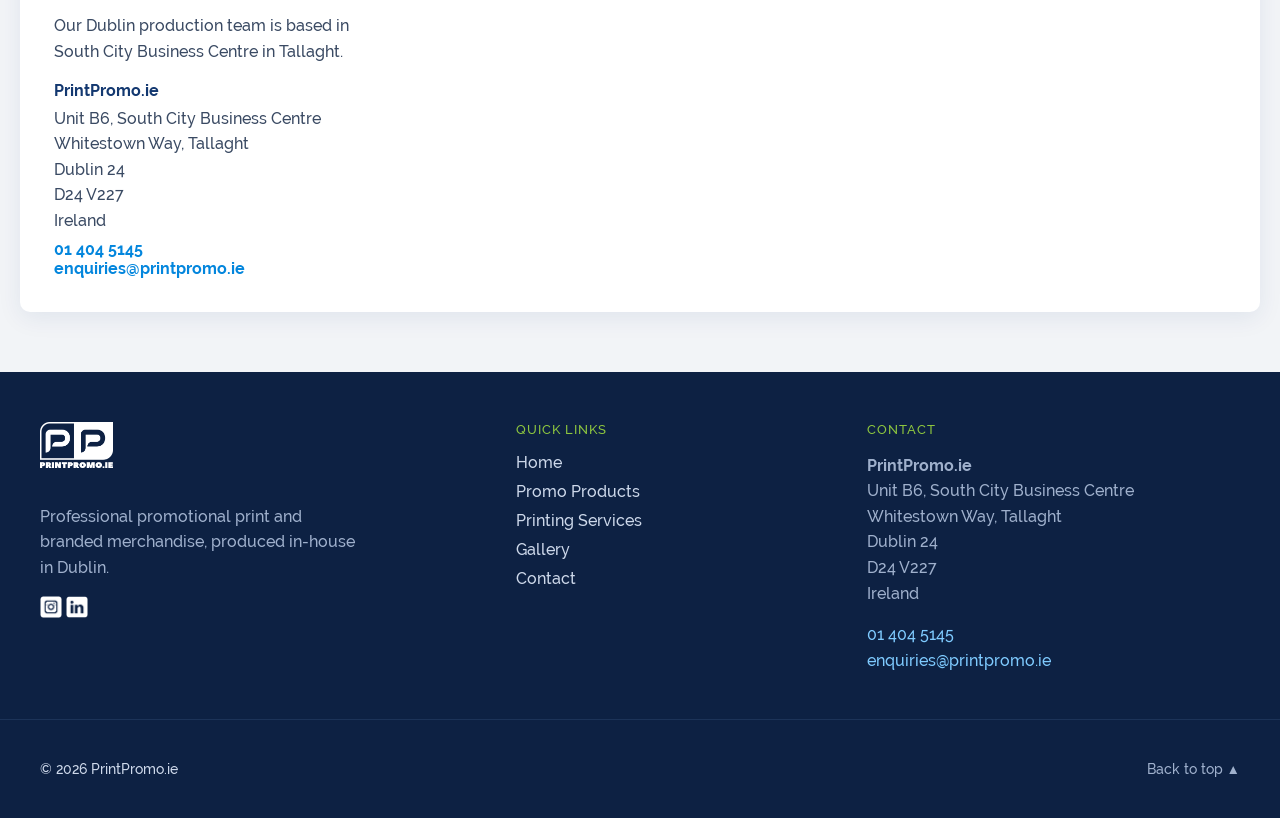
==== commit 9eeb0ced: "feat: complete phase 1 SEO and shared footer" ====
--- a/contact.html
+++ b/contact.html
@@ -1,18 +1,75 @@
 <!DOCTYPE html>
-<html lang="en">
+<html lang="en-IE">
 <head>
     <meta charset="UTF-8">
     <meta name="viewport" content="width=device-width, initial-scale=1.0">
-    <meta name="description" content="Contact PrintPromo.ie in Tallaght, Dublin. Request a quote for promotional products, branded merchandise, large format printing, vehicle wraps and signage. In-house print department, fast turnaround.">
-    <title>Contact & Request a Quote | PrintPromo.ie Dublin</title>
+    <meta name="description" content="Contact PrintPromo.ie in Tallaght, Dublin, for quotes on promotional products, branded merchandise, signage, vehicle wraps and large-format printing.">
+    <meta name="robots" content="index,follow">
+    <meta name="theme-color" content="#133870">
+    <title>Contact PrintPromo.ie Dublin | Request a Print Quote</title>
     <link rel="canonical" href="https://www.printpromo.ie/contact.html">
 
     <!-- Open Graph -->
     <meta property="og:type" content="website">
-    <meta property="og:title" content="Contact & Request a Quote | PrintPromo.ie Dublin">
-    <meta property="og:description" content="Tell us about your project and our team will get back to you with the next steps. Promotional print produced in Dublin.">
+    <meta property="og:title" content="Contact PrintPromo.ie Dublin | Request a Print Quote">
+    <meta property="og:description" content="Contact PrintPromo.ie in Tallaght, Dublin, for quotes on promotional products, branded merchandise, signage, vehicle wraps and large-format printing.">
     <meta property="og:url" content="https://www.printpromo.ie/contact.html">
-    <meta property="og:image" content="https://www.printpromo.ie/images/logo.png">
+    <meta property="og:site_name" content="PrintPromo.ie">
+    <meta property="og:locale" content="en_IE">
+    <meta name="twitter:card" content="summary">
+    <meta name="twitter:title" content="Contact PrintPromo.ie Dublin | Request a Print Quote">
+    <meta name="twitter:description" content="Contact PrintPromo.ie in Tallaght, Dublin, for quotes on promotional products, branded merchandise, signage, vehicle wraps and large-format printing.">
+    <script type="application/ld+json">
+    {
+      "@context": "https://schema.org",
+      "@graph": [
+        {
+          "@type": "Organization",
+          "@id": "https://www.printpromo.ie/#organization",
+          "name": "PrintPromo.ie",
+          "url": "https://www.printpromo.ie/",
+          "logo": "https://www.printpromo.ie/images/logo.png",
+          "email": "enquiries@printpromo.ie",
+          "telephone": "+353 1 404 5145",
+          "sameAs": ["https://www.instagram.com/printpromo.ie/", "https://www.linkedin.com/company/printpromo-ie/"]
+        },
+        {
+          "@type": "LocalBusiness",
+          "@id": "https://www.printpromo.ie/#localbusiness",
+          "name": "PrintPromo.ie",
+          "url": "https://www.printpromo.ie/",
+          "email": "enquiries@printpromo.ie",
+          "telephone": "+353 1 404 5145",
+          "address": {
+            "@type": "PostalAddress",
+            "streetAddress": "Unit B6, South City Business Centre, Whitestown Way",
+            "addressLocality": "Tallaght",
+            "addressRegion": "Dublin 24",
+            "postalCode": "D24 V227",
+            "addressCountry": "IE"
+          },
+          "parentOrganization": {"@id": "https://www.printpromo.ie/#organization"}
+        },
+        {
+          "@type": "WebSite",
+          "@id": "https://www.printpromo.ie/#website",
+          "url": "https://www.printpromo.ie/",
+          "name": "PrintPromo.ie",
+          "publisher": {"@id": "https://www.printpromo.ie/#organization"},
+          "inLanguage": "en-IE"
+        },
+        {
+          "@type": "ContactPage",
+          "@id": "https://www.printpromo.ie/contact.html#webpage",
+          "url": "https://www.printpromo.ie/contact.html",
+          "name": "Contact PrintPromo.ie Dublin | Request a Print Quote",
+          "isPartOf": {"@id": "https://www.printpromo.ie/#website"},
+          "about": {"@id": "https://www.printpromo.ie/#localbusiness"},
+          "inLanguage": "en-IE"
+        }
+      ]
+    }
+    </script>
 
     <link rel="stylesheet" href="styles.css?v=20260623-1">
     <link rel="stylesheet" href="contact.css?v=1">
@@ -31,8 +88,8 @@
             <a href="index.html#glossary">Printing Lingo</a>
             <a href="contact.html" class="current">Contact</a>
             <div class="social-icons">
-                <a href="https://www.instagram.com/printpromo.ie/" target="_blank" rel="noopener"><img src="images/ig.png" alt="Instagram"></a>
-                <a href="https://www.linkedin.com/company/printpromo-ie/" target="_blank" rel="noopener"><img src="images/li.png" alt="LinkedIn"></a>
+                <a href="https://www.instagram.com/printpromo.ie/" target="_blank" rel="noopener noreferrer"><img src="images/ig.png" alt="Instagram"></a>
+                <a href="https://www.linkedin.com/company/printpromo-ie/" target="_blank" rel="noopener noreferrer"><img src="images/li.png" alt="LinkedIn"></a>
             </div>
         </nav>
         <button class="menu-toggle" aria-label="Toggle navigation">&#9776;</button>
@@ -59,8 +116,9 @@
                     <p>Unit B6, South City Business Centre<br>
                        Whitestown Way<br>
                        Tallaght<br>
-                       Dublin<br>
-                       D24 V227</p>
+                       Dublin 24<br>
+                       D24 V227<br>
+                       Ireland</p>
                 </div>
                 <div class="info-divider"></div>
                 <div class="info-block">
@@ -192,7 +250,9 @@
                     <strong>PrintPromo.ie</strong>
                     <p>Unit B6, South City Business Centre<br>
                        Whitestown Way, Tallaght<br>
-                       Dublin 24</p>
+                       Dublin 24<br>
+                       D24 V227<br>
+                       Ireland</p>
                 </div>
                 <a href="tel:+35314045145" class="info-link">01 404 5145</a><br>
                 <a href="mailto:enquiries@printpromo.ie" class="info-link">enquiries@printpromo.ie</a>
@@ -213,8 +273,8 @@
                 <img src="images/logo.png" alt="PrintPromo.ie Logo" class="footer-logo">
                 <p>Professional promotional print and branded merchandise, produced in-house in Dublin.</p>
                 <div class="social-icons">
-                    <a href="https://www.instagram.com/printpromo.ie/" target="_blank" rel="noopener"><img src="images/igw.png" alt="Instagram"></a>
-                    <a href="https://www.linkedin.com/company/printpromo-ie/" target="_blank" rel="noopener"><img src="images/liw.png" alt="LinkedIn"></a>
+                    <a href="https://www.instagram.com/printpromo.ie/" target="_blank" rel="noopener noreferrer"><img src="images/igw.png" alt="Instagram"></a>
+                    <a href="https://www.linkedin.com/company/printpromo-ie/" target="_blank" rel="noopener noreferrer"><img src="images/liw.png" alt="LinkedIn"></a>
                 </div>
             </div>
             <div class="footer-col">
@@ -232,7 +292,9 @@
                 <p><strong>PrintPromo.ie</strong><br>
                    Unit B6, South City Business Centre<br>
                    Whitestown Way, Tallaght<br>
-                   Dublin 24</p>
+                   Dublin 24<br>
+                   D24 V227<br>
+                   Ireland</p>
                 <p><a href="tel:+35314045145" class="footer-contact">01 404 5145</a><br>
                    <a href="mailto:enquiries@printpromo.ie" class="footer-contact">enquiries@printpromo.ie</a></p>
             </div>
--- a/styles.css
+++ b/styles.css
@@ -186,7 +186,7 @@
 }
 
 /* Hero Banner */
-.hero-banner {
+.hero-banner {
     position: relative;
     width: 100%;
     overflow: hidden;
@@ -311,6 +311,56 @@
     max-width: 1200px;
     margin: 0 auto;
     padding: 25px 15px; /* Add some padding for better alignment */
+}
+/* Shared location panel and canonical site footer */
+.homepage-map {
+    background: #f2f4f7;
+    color: #133870;
+    padding: 50px 20px 60px;
+}
+.visit-grid {
+    display: grid;
+    grid-template-columns: 340px 1fr;
+    gap: 30px;
+    align-items: stretch;
+    background: #fff;
+    border-radius: 10px;
+    padding: 34px;
+    box-shadow: 0 6px 24px rgba(19, 56, 112, 0.08);
+}
+.visit-text h2 { color: #133870; font-size: 1.8em; margin: 8px 0 14px; padding: 0; }
+.visit-text p { color: #3a4a63; line-height: 1.6; }
+.visit-map iframe { width: 100%; height: 100%; min-height: 300px; border: 0; border-radius: 8px; }
+.info-label { display: block; font-size: 0.75em; font-weight: bold; letter-spacing: 1px; color: #7a8aa3; margin-bottom: 6px; }
+.info-link { color: #0386dd; font-weight: bold; text-decoration: none; }
+.info-link:hover { text-decoration: underline; }
+
+.site-footer { background: #0d2143; color: #cdd8ea; }
+.footer-grid { display: grid; grid-template-columns: 1.4fr 1fr 1.2fr; gap: 40px; padding: 50px 20px 30px; }
+.footer-logo { height: 46px; margin-bottom: 16px; }
+.footer-brand p { line-height: 1.6; color: #9fb0cc; max-width: 320px; }
+.footer-heading { color: #8dc63f; font-size: 0.8em; letter-spacing: 1px; text-transform: uppercase; margin: 0 0 16px; padding: 0; }
+.footer-links { list-style: none; padding: 0; margin: 0; }
+.footer-links li { margin-bottom: 10px; }
+.footer-links a { color: #cdd8ea; text-decoration: none; }
+.footer-links a:hover { color: #fff; text-decoration: underline; }
+.footer-col p { line-height: 1.6; color: #9fb0cc; }
+.footer-contact { color: #7fcbff; text-decoration: none; }
+.footer-contact:hover { text-decoration: underline; }
+.site-footer .social-icons a img { width: 22px; height: auto; }
+.site-footer .social-icons { margin: 14px 0 0; }
+.footer-bottom { border-top: 1px solid #1c3358; padding: 16px 0; font-size: 0.85em; }
+.footer-bottom .container { display: flex; justify-content: space-between; align-items: center; }
+.back-top-link { color: #9fb0cc; text-decoration: none; }
+.back-top-link:hover { color: #fff; }
+
+@media (max-width: 900px) {
+    .visit-grid, .footer-grid { grid-template-columns: 1fr; }
+    .footer-grid { gap: 30px; }
+}
+@media (max-width: 600px) {
+    .visit-grid { padding: 24px; }
+    .footer-bottom .container { flex-direction: column; gap: 10px; }
 }
 
 /* Display Catalogue
@@ -933,39 +983,6 @@
     background-color: #aaaca7;
 }
 
-/* Footer Styles */
-.footer {
-    color: #fff;
-    padding: 20px;
-}
-.footer-content {
-    display: flex;
-    justify-content: space-between;
-    max-width: 1200px;
-    margin: 0 auto;
-}
-.footer-left {
-    flex-direction: column;
-    align-items: flex-start;
-}
-.footer .contact-info {
-    margin-top: 10px;
-}
-.footer .contact-info div {
-    margin-bottom: 10px;
-}
-.footer .social-icons {
-    margin-left: 0;
-}
-.footer .social-icons a {
-    color: #fff;
-}
-.footer-right iframe {
-    width: 500px;
-    height: 250px;
-    border: 0;
-}
-
 button[type="submit"] {
     padding: 10px 20px;
     background-color: #0386dd;
@@ -1175,16 +1192,7 @@
         right: -156px;
     }
 
-    .footer-content {
-        flex-direction: column;
-        align-items: center;
-    }
-    .footer-right iframe {
-        width: 100%;
-        height: 150px;
-    }
-    
-    .product-about-section {
+    .product-about-section {
         flex-direction: column;
         align-items: center;
         margin: auto;
@@ -1305,16 +1313,7 @@
         max-width: 80px;
     }
 
-    .footer-content {
-        flex-direction: column;
-        align-items: center;
-        text-align: center;
-    }
-    .footer-right iframe {
-        width: 100%;
-        height: 150px;
-    }
-}
+}
 
 @media (max-width: 375px) {
     .hero-banner {
--- a/contact.css
+++ b/contact.css
@@ -206,62 +206,14 @@
     border-radius: 8px;
 }
 
-/* ============================================
-   NEW FOOTER (also for index.html later)
-   ============================================ */
-.site-footer {
-    background: #0d2143;
-    color: #cdd8ea;
-}
-.footer-grid {
-    display: grid;
-    grid-template-columns: 1.4fr 1fr 1.2fr;
-    gap: 40px;
-    padding: 50px 20px 30px;
-}
-.footer-logo { height: 46px; margin-bottom: 16px; }
-.footer-brand p { line-height: 1.6; color: #9fb0cc; max-width: 320px; }
-.footer-heading {
-    color: #8dc63f;
-    font-size: 0.8em;
-    letter-spacing: 1px;
-    text-transform: uppercase;
-    margin: 0 0 16px;
-    padding: 0;
-}
-.footer-links { list-style: none; padding: 0; margin: 0; }
-.footer-links li { margin-bottom: 10px; }
-.footer-links a { color: #cdd8ea; text-decoration: none; }
-.footer-links a:hover { color: #fff; text-decoration: underline; }
-.footer-col p { line-height: 1.6; color: #9fb0cc; }
-.footer-contact { color: #7fcbff; text-decoration: none; }
-.footer-contact:hover { text-decoration: underline; }
-.site-footer .social-icons a img { width: 22px; height: auto; }
-.site-footer .social-icons { margin-top: 14px; }
-
-.footer-bottom {
-    border-top: 1px solid #1c3358;
-    padding: 16px 0;
-    font-size: 0.85em;
-}
-.footer-bottom .container {
-    display: flex;
-    justify-content: space-between;
-    align-items: center;
-}
-.back-top-link { color: #9fb0cc; text-decoration: none; }
-.back-top-link:hover { color: #fff; }
-
 /* --- Responsive --- */
 @media (max-width: 900px) {
     .contact-grid,
     .visit-grid { grid-template-columns: 1fr; }
-    .footer-grid { grid-template-columns: 1fr; gap: 30px; }
 }
 @media (max-width: 600px) {
     .form-row { grid-template-columns: 1fr; gap: 0; }
     .form-row .form-field { margin-bottom: 20px; }
     .contact-hero h1 { font-size: 2em; }
     .contact-info-card, .quote-card, .visit-grid { padding: 24px; }
-    .footer-bottom .container { flex-direction: column; gap: 10px; }
-}
+}
